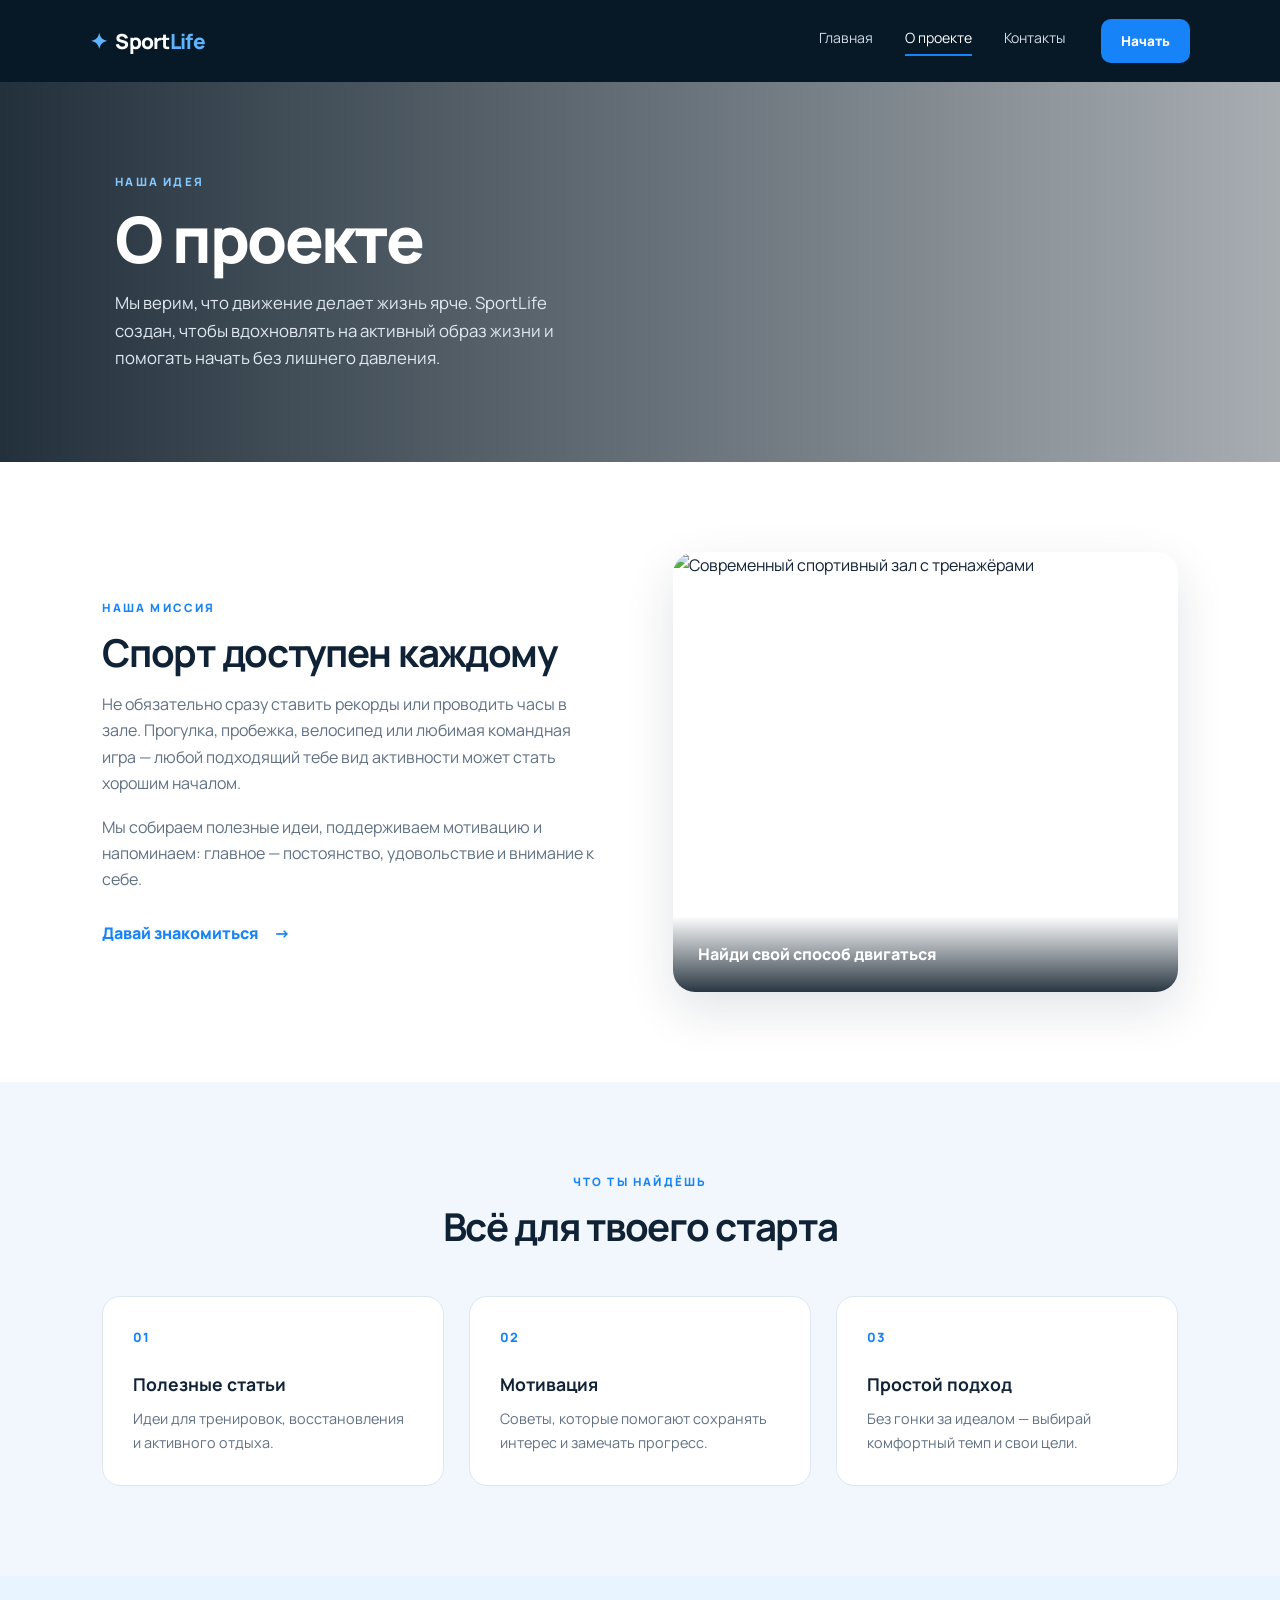
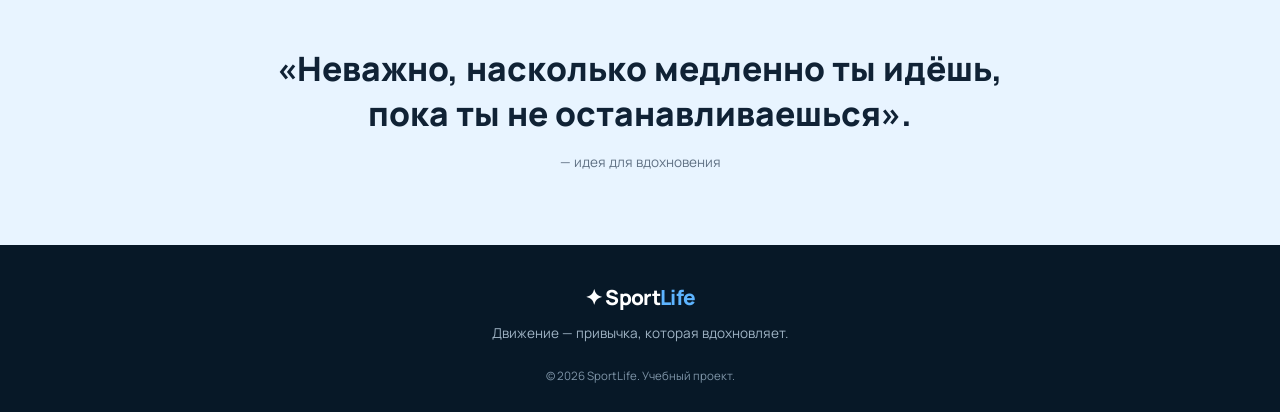
==== about.html @ f0f25fb8 "Add files via upload" ====
<!doctype html>
<html lang="ru">
<head>
  <meta charset="UTF-8">
  <meta name="viewport" content="width=device-width, initial-scale=1.0">
  <meta name="description" content="Узнайте больше о проекте SportLife.">
  <title>SportLife — О проекте</title>
  <link rel="stylesheet" href="style.css">
</head>
<body>
<header class="site-header">
  <a class="logo" href="index.html"><span class="logo-mark">✦</span> Sport<span>Life</span></a>
  <button class="menu-toggle" aria-label="Открыть меню" aria-expanded="false">☰</button>
  <nav class="nav"><a href="index.html">Главная</a><a class="active" href="about.html">О проекте</a><a href="contacts.html">Контакты</a></nav>
  <a class="header-cta" href="contacts.html">Начать</a>
</header>
<main>
  <section class="page-hero about-hero">
    <div class="page-hero-content"><p class="eyebrow">НАША ИДЕЯ</p><h1>О проекте</h1><p>Мы верим, что движение делает жизнь ярче. SportLife создан, чтобы вдохновлять на активный образ жизни и помогать начать без лишнего давления.</p></div>
  </section>
  <section class="section split-section">
    <div class="split-copy"><p class="eyebrow">НАША МИССИЯ</p><h2>Спорт доступен каждому</h2><p>Не обязательно сразу ставить рекорды или проводить часы в зале. Прогулка, пробежка, велосипед или любимая командная игра — любой подходящий тебе вид активности может стать хорошим началом.</p><p>Мы собираем полезные идеи, поддерживаем мотивацию и напоминаем: главное — постоянство, удовольствие и внимание к себе.</p><a class="text-link" href="contacts.html">Давай знакомиться <span>→</span></a></div>
    <div class="image-card"><img src="https://images.unsplash.com/photo-1534438327276-14e5300c3a48?auto=format&fit=crop&w=1100&q=85" alt="Современный спортивный зал с тренажёрами"><div class="image-caption">Найди свой способ двигаться</div></div>
  </section>
  <section class="section soft-section">
    <div class="section-heading"><p class="eyebrow">ЧТО ТЫ НАЙДЁШЬ</p><h2>Всё для твоего старта</h2></div>
    <div class="offer-grid">
      <article><span>01</span><h3>Полезные статьи</h3><p>Идеи для тренировок, восстановления и активного отдыха.</p></article>
      <article><span>02</span><h3>Мотивация</h3><p>Советы, которые помогают сохранять интерес и замечать прогресс.</p></article>
      <article><span>03</span><h3>Простой подход</h3><p>Без гонки за идеалом — выбирай комфортный темп и свои цели.</p></article>
    </div>
  </section>
  <section class="quote-section"><p>«Неважно, насколько медленно ты идёшь, пока ты не останавливаешься».</p><span>— идея для вдохновения</span></section>
</main>
<footer class="site-footer"><a class="logo" href="index.html">✦ Sport<span>Life</span></a><p>Движение — привычка, которая вдохновляет.</p><small>© 2026 SportLife. Учебный проект.</small></footer>
<script src="script.js"></script>
</body>
</html>
---- style.css ----
@import url('https://fonts.googleapis.com/css2?family=Manrope:wght@400;500;600;700;800&display=swap');
:root{--navy:#071827;--navy2:#102c43;--blue:#1684f8;--blue2:#5db4ff;--ink:#102235;--muted:#607184;--paper:#fff;--soft:#f1f7fc;--line:#dce7f0;--radius:22px;--shadow:0 18px 50px rgba(9,34,55,.12)}
*{box-sizing:border-box}html{scroll-behavior:smooth}body{margin:0;font-family:Manrope,Arial,sans-serif;color:var(--ink);background:#fff;line-height:1.65}a{color:inherit;text-decoration:none}img{display:block;max-width:100%}.site-header{height:82px;padding:0 clamp(22px,7vw,100px);display:flex;align-items:center;gap:36px;background:var(--navy);color:#fff;position:relative;z-index:10}.logo{font-weight:800;font-size:1.3rem;letter-spacing:-.7px;white-space:nowrap}.logo span:last-child{color:var(--blue2)}.logo-mark{color:var(--blue2);margin-right:5px}.nav{display:flex;gap:32px;margin-left:auto}.nav a{font-size:.88rem;color:#d0dce7;transition:color .2s}.nav a:hover,.nav a.active{color:#fff}.nav a.active:after{content:"";display:block;height:2px;background:var(--blue);margin-top:5px}.header-cta{background:var(--blue);padding:11px 20px;border-radius:10px;font-size:.85rem;font-weight:800;transition:transform .2s,background .2s}.header-cta:hover,.button:hover{transform:translateY(-2px);background:#0873df}.menu-toggle{display:none;background:none;color:white;border:0;font-size:1.6rem}.hero{min-height:590px;position:relative;display:flex;align-items:center;color:white;background-size:cover;background-position:center}.home-hero{background-image:linear-gradient(90deg,rgba(4,20,33,.92) 0%,rgba(4,20,33,.7) 45%,rgba(4,20,33,.08) 100%),url('https://images.unsplash.com/photo-1534438327276-14e5300c3a48?auto=format&fit=crop&w=2000&q=90')}.hero-content{width:min(650px,88%);margin-left:clamp(22px,9vw,130px);padding:72px 0}.eyebrow{font-size:.72rem;letter-spacing:2.2px;font-weight:800;color:var(--blue);margin:0 0 13px}.hero .eyebrow,.page-hero .eyebrow{color:#83c7ff}.hero h1,.page-hero h1{font-size:clamp(2.6rem,5.2vw,4.6rem);line-height:1.08;letter-spacing:-2.5px;margin:0 0 22px;font-weight:800}.hero-copy{max-width:510px;color:#e0e8ef;font-size:1.05rem;margin:0 0 30px}.button{display:inline-flex;align-items:center;gap:24px;border:0;border-radius:10px;background:var(--blue);color:white;padding:15px 21px;font:inherit;font-size:.9rem;font-weight:800;cursor:pointer;transition:transform .2s,background .2s}.button span{font-size:1.2rem}.hero-note{position:absolute;bottom:30px;left:clamp(22px,9vw,130px);font-size:.8rem;color:#e4edf5}.pulse{display:inline-block;width:8px;height:8px;border-radius:50%;background:#49d6a4;margin-right:9px;box-shadow:0 0 0 5px #49d6a422}.section{padding:90px clamp(22px,8vw,112px)}.section-heading{text-align:center;max-width:650px;margin:0 auto 46px}.section-heading h2,.split-copy h2,.contact-form-wrap h2{font-size:clamp(2rem,3vw,2.8rem);line-height:1.2;letter-spacing:-1.3px;margin:0 0 15px}.section-heading>p:last-child{color:var(--muted);margin:0}.feature-grid{display:grid;grid-template-columns:repeat(4,1fr);gap:20px}.feature-card{border:1px solid var(--line);border-radius:18px;padding:28px 25px;transition:transform .2s,box-shadow .2s}.feature-card:hover{transform:translateY(-5px);box-shadow:var(--shadow)}.feature-icon{display:grid;place-items:center;width:50px;height:50px;border-radius:15px;background:#e8f4ff;color:var(--blue);font-size:1.8rem;font-weight:700;margin-bottom:22px}.feature-card h3,.offer-grid h3{margin:0 0 8px;font-size:1.1rem}.feature-card p,.offer-grid p{margin:0;color:var(--muted);font-size:.9rem}.banner{margin:0 clamp(22px,8vw,112px) 90px;padding:44px 48px;border-radius:var(--radius);background:linear-gradient(110deg,#0a2033,#17466a);color:#fff;display:flex;justify-content:space-between;align-items:center;gap:25px}.banner h2{font-size:2rem;margin:0 0 8px;letter-spacing:-1px}.banner p:not(.eyebrow){margin:0;color:#d3e2ee}.button-light{flex-shrink:0;background:#fff;color:var(--navy)}.button-light:hover{background:#eaf5ff}.site-footer{background:var(--navy);color:#d4e0e9;text-align:center;padding:35px 20px 25px}.site-footer .logo{display:inline-block;color:#fff}.site-footer p{font-size:.85rem;color:#9fb3c4;margin:8px 0 16px}.site-footer small{font-size:.72rem;color:#7f95a8}.page-hero{min-height:380px;display:flex;align-items:center;background-size:cover;background-position:center;color:white;position:relative}.page-hero:before{content:"";position:absolute;inset:0;background:linear-gradient(90deg,rgba(4,20,33,.88),rgba(4,20,33,.35))}.page-hero-content{position:relative;max-width:690px;padding:70px clamp(22px,9vw,130px)}.page-hero h1{font-size:clamp(2.7rem,5vw,4rem);margin-bottom:16px}.page-hero-content>p:last-child{color:#e0e9f1;max-width:600px;margin:0;font-size:1.05rem}.about-hero{background-image:url('https://images.unsplash.com/photo-1517836357463-d25dfeac3438?auto=format&fit=crop&w=1800&q=85')}.contacts-hero{background-image:url('https://images.unsplash.com/photo-1461896836934-ffe607ba8211?auto=format&fit=crop&w=1800&q=85')}.split-section{display:grid;grid-template-columns:1fr 1fr;gap:65px;align-items:center}.split-copy>p:not(.eyebrow){color:var(--muted);margin:0 0 17px}.text-link{display:inline-flex;gap:15px;align-items:center;color:var(--blue);font-weight:800;margin-top:10px}.image-card{position:relative;border-radius:var(--radius);overflow:hidden;box-shadow:var(--shadow);min-height:400px}.image-card img{width:100%;height:440px;object-fit:cover}.image-caption{position:absolute;bottom:0;left:0;right:0;padding:25px;color:white;font-weight:800;background:linear-gradient(transparent,rgba(4,20,33,.85))}.soft-section{background:var(--soft)}.offer-grid{display:grid;grid-template-columns:repeat(3,1fr);gap:25px}.offer-grid article{background:white;border:1px solid var(--line);border-radius:18px;padding:30px}.offer-grid article>span{color:var(--blue);font-weight:800;font-size:.8rem;letter-spacing:1px;display:block;margin-bottom:22px}.quote-section{text-align:center;padding:70px 24px;background:#e8f4ff}.quote-section p{font-size:clamp(1.4rem,3vw,2.1rem);font-weight:800;max-width:800px;margin:0 auto 12px;line-height:1.35}.quote-section span{color:var(--muted);font-size:.85rem}.contact-layout{display:grid;grid-template-columns:1.15fr .85fr;gap:70px}.contact-form-wrap form{display:flex;flex-direction:column}.contact-form-wrap label{font-weight:700;font-size:.85rem;margin:18px 0 8px}.contact-form-wrap input,.contact-form-wrap textarea{font:inherit;font-size:.9rem;padding:14px 15px;border:1px solid var(--line);border-radius:10px;background:#fbfdff;outline:none;resize:vertical}.contact-form-wrap input:focus,.contact-form-wrap textarea:focus{border-color:var(--blue);box-shadow:0 0 0 3px #1684f81a}.contact-form-wrap .button{align-self:flex-start;margin-top:20px}.form-note{font-size:.75rem;color:var(--muted);margin:14px 0 0}.form-status{color:#087b54;font-weight:700}.contact-aside{padding-top:10px}.contact-info{display:flex;gap:17px;margin-bottom:30px}.info-icon{flex-shrink:0;display:grid;place-items:center;width:48px;height:48px;border-radius:14px;background:#e8f4ff;color:var(--blue);font-size:1.5rem}.contact-info h3{font-size:.95rem;margin:0 0 5px}.contact-info p{color:var(--muted);font-size:.9rem;margin:0}.contact-note{padding:28px;border-radius:18px;background:var(--soft);margin-top:40px}.contact-note h3{margin:0 0 8px}.contact-note p{color:var(--muted);font-size:.9rem;margin:0}.contact-note .text-link{margin-top:14px}
@media(max-width:900px){.feature-grid{grid-template-columns:repeat(2,1fr)}.split-section,.contact-layout{grid-template-columns:1fr;gap:40px}.split-copy{order:0}.image-card{order:1}.contact-layout{gap:35px}.contact-aside{display:grid;grid-template-columns:1fr 1fr;gap:15px}.contact-info{margin:0}.contact-note{grid-column:1/-1;margin-top:10px}.banner{align-items:flex-start;flex-direction:column}.site-header{gap:18px}.nav{gap:18px}}
@media(max-width:640px){.site-header{height:72px;padding:0 20px;justify-content:space-between}.menu-toggle{display:block;order:3}.header-cta{display:none}.nav{display:none;position:absolute;top:72px;left:0;right:0;background:var(--navy);padding:10px 22px 22px;flex-direction:column;gap:0}.nav.open{display:flex}.nav a{padding:12px 0}.nav a.active:after{display:none}.hero{min-height:610px;background-position:62% center}.hero-content{margin-left:24px;width:calc(100% - 48px);padding:70px 0}.hero h1{font-size:2.8rem;letter-spacing:-1.6px}.hero-copy{font-size:.95rem}.hero-note{left:24px}.section{padding:65px 22px}.feature-grid,.offer-grid{grid-template-columns:1fr}.feature-card{padding:24px}.banner{margin:0 22px 65px;padding:30px 25px}.banner h2{font-size:1.7rem}.page-hero{min-height:350px}.page-hero-content{padding:55px 24px}.page-hero h1{letter-spacing:-1.6px}.split-section{gap:30px}.image-card,.image-card img{min-height:280px;height:300px}.contact-aside{grid-template-columns:1fr}.contact-note{grid-column:auto}.contact-layout{padding-top:55px;padding-bottom:55px}.site-footer{padding-top:30px}}
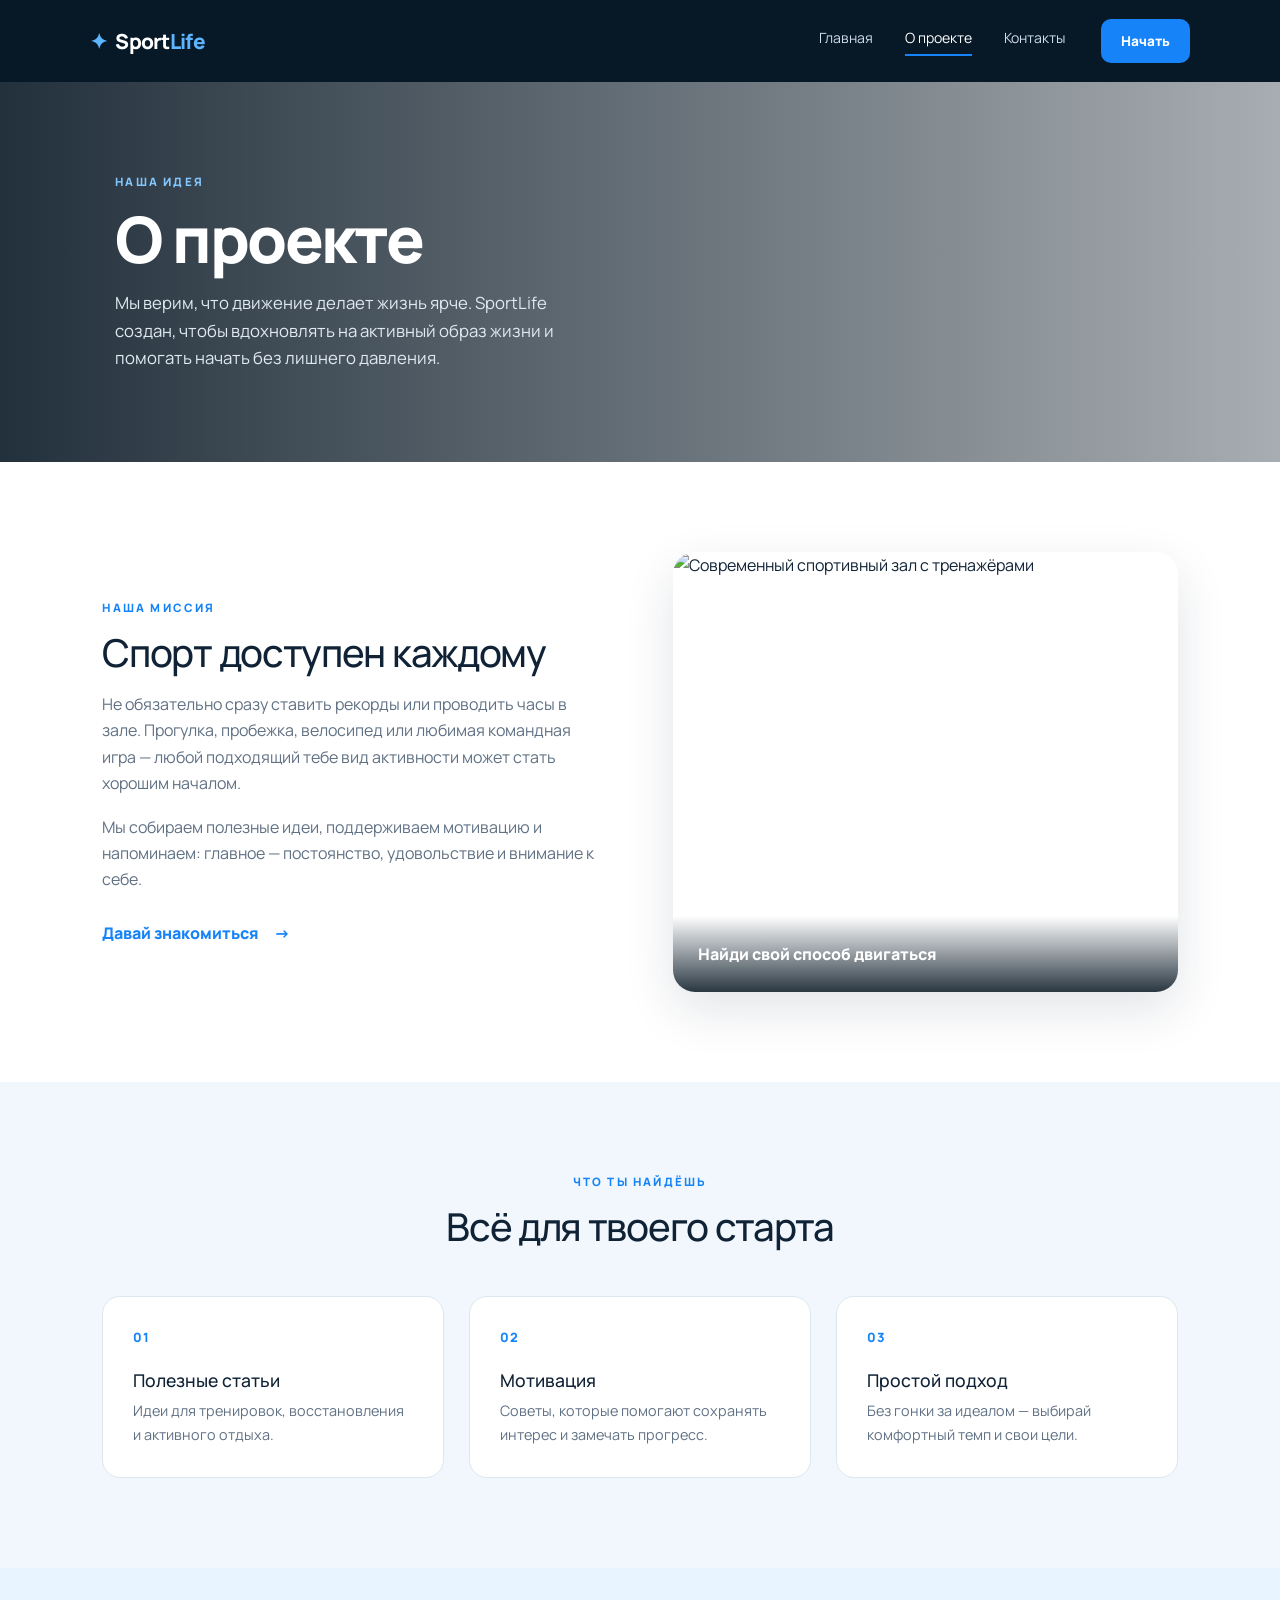
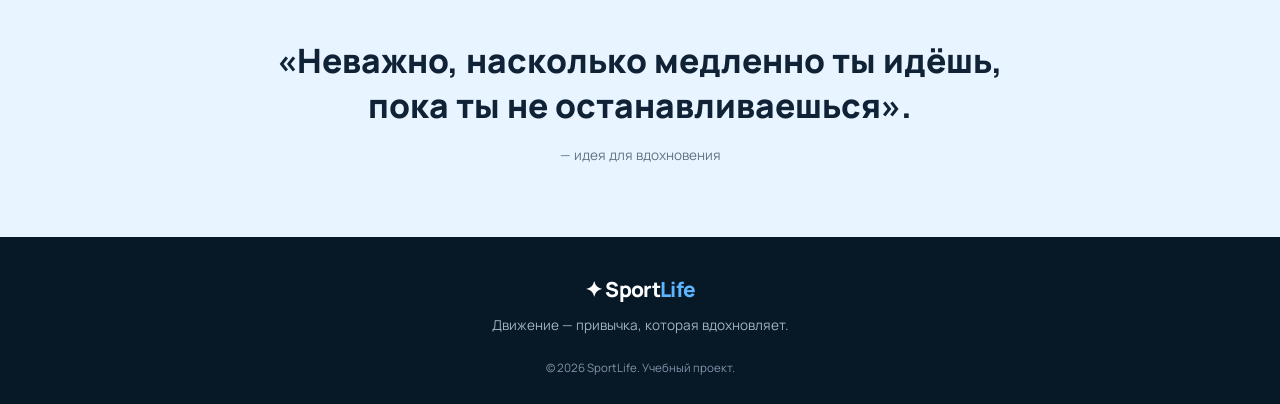
==== commit ecc8e77a: "Add files via upload Add JavaScript interactions" ====
--- a/about.html
+++ b/about.html
@@ -5,7 +5,10 @@
   <meta name="viewport" content="width=device-width, initial-scale=1.0">
   <meta name="description" content="Узнайте больше о проекте SportLife.">
   <title>SportLife — О проекте</title>
+  <link rel="stylesheet" href="https://cdn.jsdelivr.net/npm/bootstrap@5.3.3/dist/css/bootstrap.min.css">
   <link rel="stylesheet" href="style.css">
+  <script src="https://cdn.jsdelivr.net/npm/bootstrap@5.3.3/dist/js/bootstrap.bundle.min.js" defer></script>
+  <script src="script.js" defer></script>
 </head>
 <body>
 <header class="site-header">
@@ -33,6 +36,5 @@
   <section class="quote-section"><p>«Неважно, насколько медленно ты идёшь, пока ты не останавливаешься».</p><span>— идея для вдохновения</span></section>
 </main>
 <footer class="site-footer"><a class="logo" href="index.html">✦ Sport<span>Life</span></a><p>Движение — привычка, которая вдохновляет.</p><small>© 2026 SportLife. Учебный проект.</small></footer>
-<script src="script.js"></script>
 </body>
 </html>
--- a/style.css
+++ b/style.css
@@ -3,3 +3,14 @@
 *{box-sizing:border-box}html{scroll-behavior:smooth}body{margin:0;font-family:Manrope,Arial,sans-serif;color:var(--ink);background:#fff;line-height:1.65}a{color:inherit;text-decoration:none}img{display:block;max-width:100%}.site-header{height:82px;padding:0 clamp(22px,7vw,100px);display:flex;align-items:center;gap:36px;background:var(--navy);color:#fff;position:relative;z-index:10}.logo{font-weight:800;font-size:1.3rem;letter-spacing:-.7px;white-space:nowrap}.logo span:last-child{color:var(--blue2)}.logo-mark{color:var(--blue2);margin-right:5px}.nav{display:flex;gap:32px;margin-left:auto}.nav a{font-size:.88rem;color:#d0dce7;transition:color .2s}.nav a:hover,.nav a.active{color:#fff}.nav a.active:after{content:"";display:block;height:2px;background:var(--blue);margin-top:5px}.header-cta{background:var(--blue);padding:11px 20px;border-radius:10px;font-size:.85rem;font-weight:800;transition:transform .2s,background .2s}.header-cta:hover,.button:hover{transform:translateY(-2px);background:#0873df}.menu-toggle{display:none;background:none;color:white;border:0;font-size:1.6rem}.hero{min-height:590px;position:relative;display:flex;align-items:center;color:white;background-size:cover;background-position:center}.home-hero{background-image:linear-gradient(90deg,rgba(4,20,33,.92) 0%,rgba(4,20,33,.7) 45%,rgba(4,20,33,.08) 100%),url('https://images.unsplash.com/photo-1534438327276-14e5300c3a48?auto=format&fit=crop&w=2000&q=90')}.hero-content{width:min(650px,88%);margin-left:clamp(22px,9vw,130px);padding:72px 0}.eyebrow{font-size:.72rem;letter-spacing:2.2px;font-weight:800;color:var(--blue);margin:0 0 13px}.hero .eyebrow,.page-hero .eyebrow{color:#83c7ff}.hero h1,.page-hero h1{font-size:clamp(2.6rem,5.2vw,4.6rem);line-height:1.08;letter-spacing:-2.5px;margin:0 0 22px;font-weight:800}.hero-copy{max-width:510px;color:#e0e8ef;font-size:1.05rem;margin:0 0 30px}.button{display:inline-flex;align-items:center;gap:24px;border:0;border-radius:10px;background:var(--blue);color:white;padding:15px 21px;font:inherit;font-size:.9rem;font-weight:800;cursor:pointer;transition:transform .2s,background .2s}.button span{font-size:1.2rem}.hero-note{position:absolute;bottom:30px;left:clamp(22px,9vw,130px);font-size:.8rem;color:#e4edf5}.pulse{display:inline-block;width:8px;height:8px;border-radius:50%;background:#49d6a4;margin-right:9px;box-shadow:0 0 0 5px #49d6a422}.section{padding:90px clamp(22px,8vw,112px)}.section-heading{text-align:center;max-width:650px;margin:0 auto 46px}.section-heading h2,.split-copy h2,.contact-form-wrap h2{font-size:clamp(2rem,3vw,2.8rem);line-height:1.2;letter-spacing:-1.3px;margin:0 0 15px}.section-heading>p:last-child{color:var(--muted);margin:0}.feature-grid{display:grid;grid-template-columns:repeat(4,1fr);gap:20px}.feature-card{border:1px solid var(--line);border-radius:18px;padding:28px 25px;transition:transform .2s,box-shadow .2s}.feature-card:hover{transform:translateY(-5px);box-shadow:var(--shadow)}.feature-icon{display:grid;place-items:center;width:50px;height:50px;border-radius:15px;background:#e8f4ff;color:var(--blue);font-size:1.8rem;font-weight:700;margin-bottom:22px}.feature-card h3,.offer-grid h3{margin:0 0 8px;font-size:1.1rem}.feature-card p,.offer-grid p{margin:0;color:var(--muted);font-size:.9rem}.banner{margin:0 clamp(22px,8vw,112px) 90px;padding:44px 48px;border-radius:var(--radius);background:linear-gradient(110deg,#0a2033,#17466a);color:#fff;display:flex;justify-content:space-between;align-items:center;gap:25px}.banner h2{font-size:2rem;margin:0 0 8px;letter-spacing:-1px}.banner p:not(.eyebrow){margin:0;color:#d3e2ee}.button-light{flex-shrink:0;background:#fff;color:var(--navy)}.button-light:hover{background:#eaf5ff}.site-footer{background:var(--navy);color:#d4e0e9;text-align:center;padding:35px 20px 25px}.site-footer .logo{display:inline-block;color:#fff}.site-footer p{font-size:.85rem;color:#9fb3c4;margin:8px 0 16px}.site-footer small{font-size:.72rem;color:#7f95a8}.page-hero{min-height:380px;display:flex;align-items:center;background-size:cover;background-position:center;color:white;position:relative}.page-hero:before{content:"";position:absolute;inset:0;background:linear-gradient(90deg,rgba(4,20,33,.88),rgba(4,20,33,.35))}.page-hero-content{position:relative;max-width:690px;padding:70px clamp(22px,9vw,130px)}.page-hero h1{font-size:clamp(2.7rem,5vw,4rem);margin-bottom:16px}.page-hero-content>p:last-child{color:#e0e9f1;max-width:600px;margin:0;font-size:1.05rem}.about-hero{background-image:url('https://images.unsplash.com/photo-1517836357463-d25dfeac3438?auto=format&fit=crop&w=1800&q=85')}.contacts-hero{background-image:url('https://images.unsplash.com/photo-1461896836934-ffe607ba8211?auto=format&fit=crop&w=1800&q=85')}.split-section{display:grid;grid-template-columns:1fr 1fr;gap:65px;align-items:center}.split-copy>p:not(.eyebrow){color:var(--muted);margin:0 0 17px}.text-link{display:inline-flex;gap:15px;align-items:center;color:var(--blue);font-weight:800;margin-top:10px}.image-card{position:relative;border-radius:var(--radius);overflow:hidden;box-shadow:var(--shadow);min-height:400px}.image-card img{width:100%;height:440px;object-fit:cover}.image-caption{position:absolute;bottom:0;left:0;right:0;padding:25px;color:white;font-weight:800;background:linear-gradient(transparent,rgba(4,20,33,.85))}.soft-section{background:var(--soft)}.offer-grid{display:grid;grid-template-columns:repeat(3,1fr);gap:25px}.offer-grid article{background:white;border:1px solid var(--line);border-radius:18px;padding:30px}.offer-grid article>span{color:var(--blue);font-weight:800;font-size:.8rem;letter-spacing:1px;display:block;margin-bottom:22px}.quote-section{text-align:center;padding:70px 24px;background:#e8f4ff}.quote-section p{font-size:clamp(1.4rem,3vw,2.1rem);font-weight:800;max-width:800px;margin:0 auto 12px;line-height:1.35}.quote-section span{color:var(--muted);font-size:.85rem}.contact-layout{display:grid;grid-template-columns:1.15fr .85fr;gap:70px}.contact-form-wrap form{display:flex;flex-direction:column}.contact-form-wrap label{font-weight:700;font-size:.85rem;margin:18px 0 8px}.contact-form-wrap input,.contact-form-wrap textarea{font:inherit;font-size:.9rem;padding:14px 15px;border:1px solid var(--line);border-radius:10px;background:#fbfdff;outline:none;resize:vertical}.contact-form-wrap input:focus,.contact-form-wrap textarea:focus{border-color:var(--blue);box-shadow:0 0 0 3px #1684f81a}.contact-form-wrap .button{align-self:flex-start;margin-top:20px}.form-note{font-size:.75rem;color:var(--muted);margin:14px 0 0}.form-status{color:#087b54;font-weight:700}.contact-aside{padding-top:10px}.contact-info{display:flex;gap:17px;margin-bottom:30px}.info-icon{flex-shrink:0;display:grid;place-items:center;width:48px;height:48px;border-radius:14px;background:#e8f4ff;color:var(--blue);font-size:1.5rem}.contact-info h3{font-size:.95rem;margin:0 0 5px}.contact-info p{color:var(--muted);font-size:.9rem;margin:0}.contact-note{padding:28px;border-radius:18px;background:var(--soft);margin-top:40px}.contact-note h3{margin:0 0 8px}.contact-note p{color:var(--muted);font-size:.9rem;margin:0}.contact-note .text-link{margin-top:14px}
 @media(max-width:900px){.feature-grid{grid-template-columns:repeat(2,1fr)}.split-section,.contact-layout{grid-template-columns:1fr;gap:40px}.split-copy{order:0}.image-card{order:1}.contact-layout{gap:35px}.contact-aside{display:grid;grid-template-columns:1fr 1fr;gap:15px}.contact-info{margin:0}.contact-note{grid-column:1/-1;margin-top:10px}.banner{align-items:flex-start;flex-direction:column}.site-header{gap:18px}.nav{gap:18px}}
 @media(max-width:640px){.site-header{height:72px;padding:0 20px;justify-content:space-between}.menu-toggle{display:block;order:3}.header-cta{display:none}.nav{display:none;position:absolute;top:72px;left:0;right:0;background:var(--navy);padding:10px 22px 22px;flex-direction:column;gap:0}.nav.open{display:flex}.nav a{padding:12px 0}.nav a.active:after{display:none}.hero{min-height:610px;background-position:62% center}.hero-content{margin-left:24px;width:calc(100% - 48px);padding:70px 0}.hero h1{font-size:2.8rem;letter-spacing:-1.6px}.hero-copy{font-size:.95rem}.hero-note{left:24px}.section{padding:65px 22px}.feature-grid,.offer-grid{grid-template-columns:1fr}.feature-card{padding:24px}.banner{margin:0 22px 65px;padding:30px 25px}.banner h2{font-size:1.7rem}.page-hero{min-height:350px}.page-hero-content{padding:55px 24px}.page-hero h1{letter-spacing:-1.6px}.split-section{gap:30px}.image-card,.image-card img{min-height:280px;height:300px}.contact-aside{grid-template-columns:1fr}.contact-note{grid-column:auto}.contact-layout{padding-top:55px;padding-bottom:55px}.site-footer{padding-top:30px}}
+/* --- Добавлено для JS-задания --- */
+.nav{flex-wrap:nowrap;padding-left:0;margin-bottom:0}
+.more-wrap{text-align:center;margin:-10px 0 40px}
+.more-text{max-width:620px;margin:18px auto 0;color:var(--muted)}
+.form-status.text-danger{color:#c0392b}
+.form-status.text-success{color:#087b54}
+.text-center{text-align:center}
+#activities-section .offer-grid article>span{text-transform:none;letter-spacing:0}
+.modal-content{border-radius:var(--radius);font-family:Manrope,Arial,sans-serif}
+.modal-title{font-weight:800}
+.field-error{color:#c0392b;font-size:.78rem;font-weight:700;margin:6px 0 0}.contact-form-wrap .has-error{border-color:#c0392b}.contact-form-wrap .has-error:focus{box-shadow:0 0 0 3px #c0392b1a}
